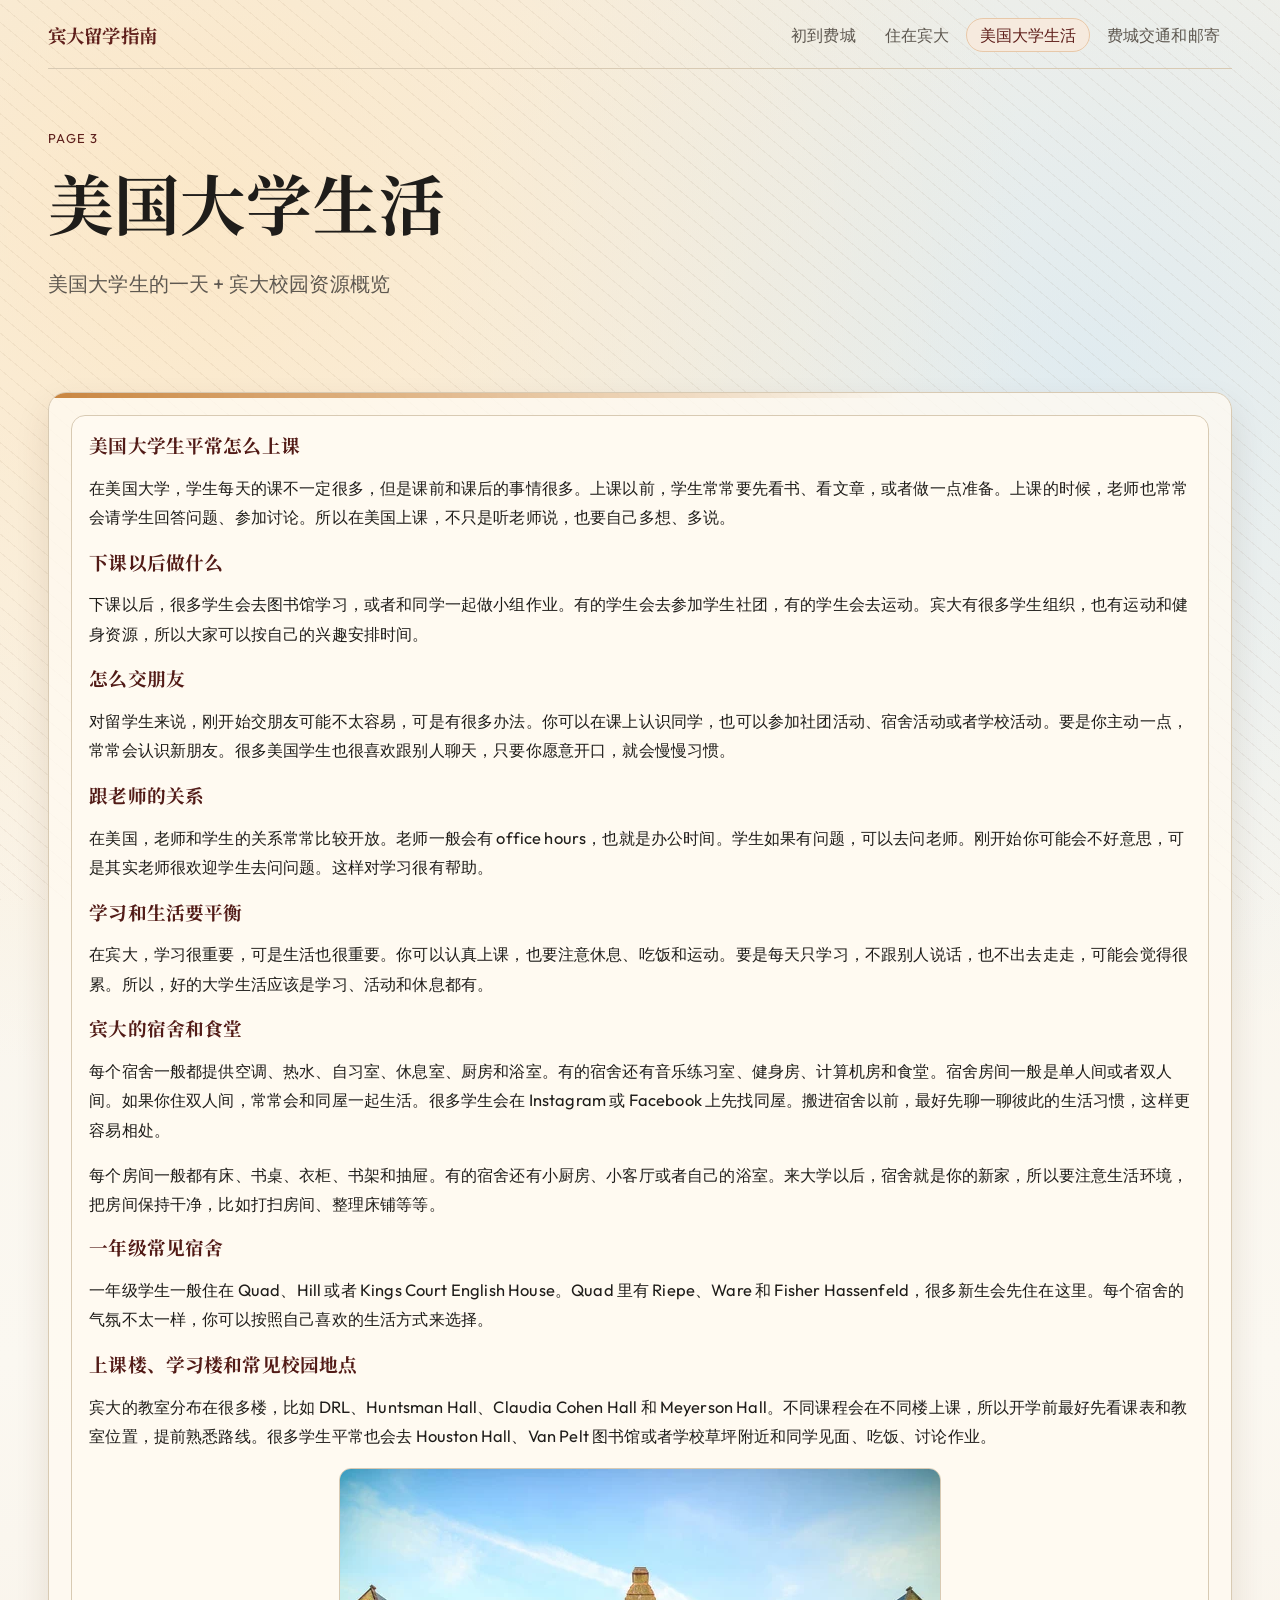
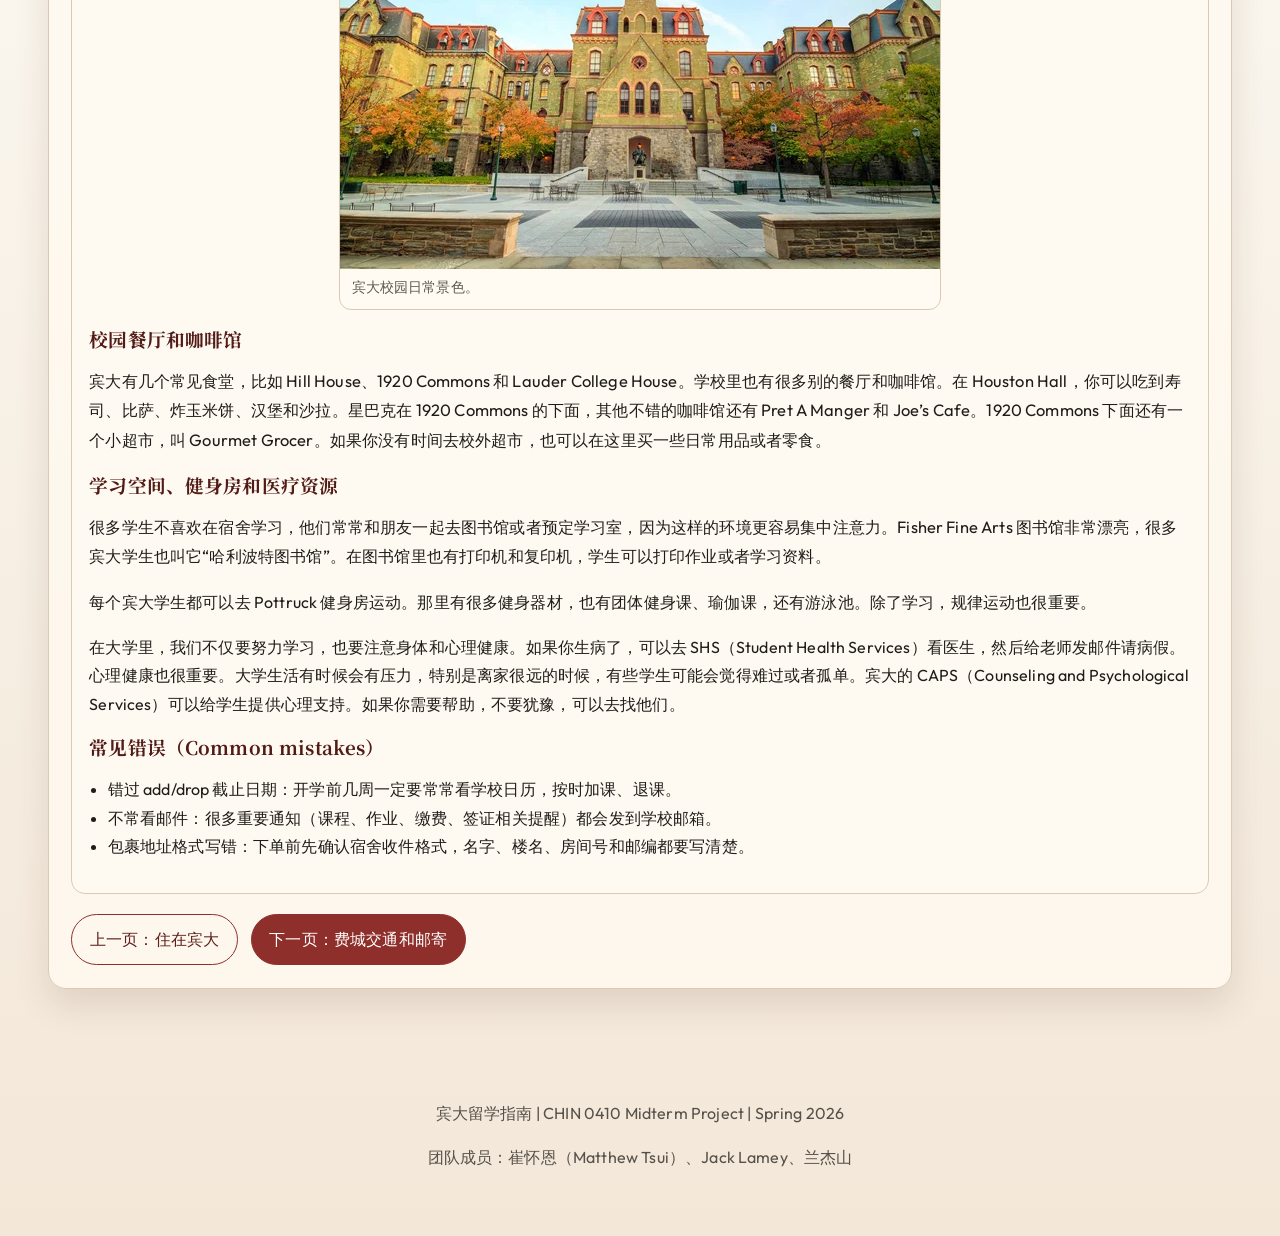
==== page3.html @ e0a59292 "?" ====
<!DOCTYPE html>
<html lang="zh-CN">
<head>
  <meta charset="UTF-8" />
  <meta name="viewport" content="width=device-width, initial-scale=1.0" />
  <title>美国大学生活 | 宾大留学指南</title>
  <link rel="preconnect" href="https://fonts.googleapis.com" />
  <link rel="preconnect" href="https://fonts.gstatic.com" crossorigin />
  <link href="https://fonts.googleapis.com/css2?family=Noto+Serif+SC:wght@500;700&family=Outfit:wght@300;400;600;700&display=swap" rel="stylesheet" />
  <link rel="stylesheet" href="styles.css" />
</head>
<body>
  <div class="background-glow" aria-hidden="true"></div>
  <header class="hero">
    <nav class="site-nav">
      <a class="logo" href="index.html">宾大留学指南</a>
      <button id="menu-toggle" class="menu-toggle" aria-label="打开菜单">菜单</button>
      <ul id="menu" class="menu">
        <li><a href="page1.html">初到费城</a></li>
        <li><a href="page2.html">住在宾大</a></li>
        <li><a href="page3.html">美国大学生活</a></li>
        <li><a href="page4.html">费城交通和邮寄</a></li>
      </ul>
    </nav>
    <div class="hero-content reveal">
      <p class="kicker">Page 3</p>
      <h1>美国大学生活</h1>
      <p class="subtitle">美国大学生的一天 + 宾大校园资源概览</p>
    </div>
  </header>

  <main>
    <section class="section reveal">
      <article class="card">
        <h3>美国大学生平常怎么上课</h3>
        <p>在美国大学，学生每天的课不一定很多，但是课前和课后的事情很多。上课以前，学生常常要先看书、看文章，或者做一点准备。上课的时候，老师也常常会请学生回答问题、参加讨论。所以在美国上课，不只是听老师说，也要自己多想、多说。</p>

        <h3>下课以后做什么</h3>
        <p>下课以后，很多学生会去图书馆学习，或者和同学一起做小组作业。有的学生会去参加学生社团，有的学生会去运动。宾大有很多学生组织，也有运动和健身资源，所以大家可以按自己的兴趣安排时间。</p>

        <h3>怎么交朋友</h3>
        <p>对留学生来说，刚开始交朋友可能不太容易，可是有很多办法。你可以在课上认识同学，也可以参加社团活动、宿舍活动或者学校活动。要是你主动一点，常常会认识新朋友。很多美国学生也很喜欢跟别人聊天，只要你愿意开口，就会慢慢习惯。</p>

        <h3>跟老师的关系</h3>
        <p>在美国，老师和学生的关系常常比较开放。老师一般会有 office hours，也就是办公时间。学生如果有问题，可以去问老师。刚开始你可能会不好意思，可是其实老师很欢迎学生去问问题。这样对学习很有帮助。</p>

        <h3>学习和生活要平衡</h3>
        <p>在宾大，学习很重要，可是生活也很重要。你可以认真上课，也要注意休息、吃饭和运动。要是每天只学习，不跟别人说话，也不出去走走，可能会觉得很累。所以，好的大学生活应该是学习、活动和休息都有。</p>

        <h3>宾大的宿舍和食堂</h3>
        <p>每个宿舍一般都提供空调、热水、自习室、休息室、厨房和浴室。有的宿舍还有音乐练习室、健身房、计算机房和食堂。宿舍房间一般是单人间或者双人间。如果你住双人间，常常会和同屋一起生活。很多学生会在 Instagram 或 Facebook 上先找同屋。搬进宿舍以前，最好先聊一聊彼此的生活习惯，这样更容易相处。</p>
        <p>每个房间一般都有床、书桌、衣柜、书架和抽屉。有的宿舍还有小厨房、小客厅或者自己的浴室。来大学以后，宿舍就是你的新家，所以要注意生活环境，把房间保持干净，比如打扫房间、整理床铺等等。</p>

        <h3>一年级常见宿舍</h3>
        <p>一年级学生一般住在 Quad、Hill 或者 Kings Court English House。Quad 里有 Riepe、Ware 和 Fisher Hassenfeld，很多新生会先住在这里。每个宿舍的气氛不太一样，你可以按照自己喜欢的生活方式来选择。</p>

        <h3>上课楼、学习楼和常见校园地点</h3>
        <p>宾大的教室分布在很多楼，比如 DRL、Huntsman Hall、Claudia Cohen Hall 和 Meyerson Hall。不同课程会在不同楼上课，所以开学前最好先看课表和教室位置，提前熟悉路线。很多学生平常也会去 Houston Hall、Van Pelt 图书馆或者学校草坪附近和同学见面、吃饭、讨论作业。</p>
        <figure class="inline-photo">
          <img src="upenn.jpg" alt="宾大校园景色" loading="lazy" />
          <figcaption>宾大校园日常景色。</figcaption>
        </figure>

        <h3>校园餐厅和咖啡馆</h3>
        <p>宾大有几个常见食堂，比如 Hill House、1920 Commons 和 Lauder College House。学校里也有很多别的餐厅和咖啡馆。在 Houston Hall，你可以吃到寿司、比萨、炸玉米饼、汉堡和沙拉。星巴克在 1920 Commons 的下面，其他不错的咖啡馆还有 Pret A Manger 和 Joe’s Cafe。1920 Commons 下面还有一个小超市，叫 Gourmet Grocer。如果你没有时间去校外超市，也可以在这里买一些日常用品或者零食。</p>

        <h3>学习空间、健身房和医疗资源</h3>
        <p>很多学生不喜欢在宿舍学习，他们常常和朋友一起去图书馆或者预定学习室，因为这样的环境更容易集中注意力。Fisher Fine Arts 图书馆非常漂亮，很多宾大学生也叫它“哈利波特图书馆”。在图书馆里也有打印机和复印机，学生可以打印作业或者学习资料。</p>
        <p>每个宾大学生都可以去 Pottruck 健身房运动。那里有很多健身器材，也有团体健身课、瑜伽课，还有游泳池。除了学习，规律运动也很重要。</p>
        <p>在大学里，我们不仅要努力学习，也要注意身体和心理健康。如果你生病了，可以去 SHS（Student Health Services）看医生，然后给老师发邮件请病假。心理健康也很重要。大学生活有时候会有压力，特别是离家很远的时候，有些学生可能会觉得难过或者孤单。宾大的 CAPS（Counseling and Psychological Services）可以给学生提供心理支持。如果你需要帮助，不要犹豫，可以去找他们。</p>

        <h3>常见错误（Common mistakes）</h3>
        <ul>
          <li>错过 add/drop 截止日期：开学前几周一定要常常看学校日历，按时加课、退课。</li>
          <li>不常看邮件：很多重要通知（课程、作业、缴费、签证相关提醒）都会发到学校邮箱。</li>
          <li>包裹地址格式写错：下单前先确认宿舍收件格式，名字、楼名、房间号和邮编都要写清楚。</li>
        </ul>
      </article>

      <div class="cta-group">
        <a class="btn btn-outline" href="page2.html">上一页：住在宾大</a>
        <a class="btn" href="page4.html">下一页：费城交通和邮寄</a>
      </div>
    </section>
  </main>

  <footer class="footer">
    <p>宾大留学指南 | CHIN 0410 Midterm Project | Spring 2026</p>
    <p>团队成员：崔怀恩（Matthew Tsui）、Jack Lamey、兰杰山</p>
  </footer>

  <script src="script.js"></script>
</body>
</html>
---- styles.css ----
:root {
  --bg: #f6f1e7;
  --surface: #fffaf1;
  --surface-soft: rgba(255, 250, 241, 0.78);
  --text: #1f1d1a;
  --muted: #5e5850;
  --primary: #8f2f2b;
  --primary-dark: #5f1f1b;
  --line: #d8cab3;
  --shadow: 0 16px 34px rgba(73, 43, 20, 0.12);
  --accent: #c9853f;
  --pattern-opacity: 0.06;
}

* {
  box-sizing: border-box;
}

html {
  scroll-behavior: smooth;
}

body {
  margin: 0;
  color: var(--text);
  background:
    radial-gradient(circle at 14% 8%, rgba(255, 223, 174, 0.55), transparent 30%),
    radial-gradient(circle at 85% 13%, rgba(199, 227, 246, 0.48), transparent 25%),
    linear-gradient(180deg, var(--bg) 0%, #fbf8f1 48%, #f3e7d8 100%);
  font-family: "Outfit", "Helvetica Neue", Helvetica, sans-serif;
  line-height: 1.78;
  letter-spacing: 0.01em;
}

.background-glow {
  position: fixed;
  inset: 0;
  pointer-events: none;
  background-image: repeating-linear-gradient(
    40deg,
    rgba(107, 70, 42, var(--pattern-opacity)) 0,
    rgba(107, 70, 42, var(--pattern-opacity)) 1px,
    transparent 1px,
    transparent 14px
  );
  z-index: -1;
}

/* Page-specific accent colors */
body.page-home {
  --accent: #d28944;
}

body.page-1 {
  --accent: #cf6c49;
}

body.page-2 {
  --accent: #b77f2d;
}

body.page-3 {
  --accent: #3f6f86;
}

body.page-4 {
  --accent: #2a8b7e;
}


h1,
h2,
h3 {
  font-family: "Noto Serif SC", "Songti SC", serif;
  line-height: 1.34;
  margin-top: 0;
}

.hero {
  padding: 1.2rem clamp(1rem, 4vw, 3rem) 2.8rem;
}

.site-nav {
  display: flex;
  align-items: center;
  gap: 1rem;
  justify-content: space-between;
  border-bottom: 1px solid var(--line);
  padding-bottom: 1rem;
}

.logo {
  color: var(--primary-dark);
  text-decoration: none;
  font-family: "Noto Serif SC", serif;
  font-size: 1.15rem;
  font-weight: 700;
}

.menu-toggle {
  display: none;
  border: 1px solid var(--line);
  background: var(--surface);
  color: var(--text);
  border-radius: 999px;
  padding: 0.45rem 0.9rem;
  font: inherit;
}

.menu {
  list-style: none;
  display: flex;
  gap: 0.3rem;
  margin: 0;
  padding: 0;
}

.menu a {
  color: var(--muted);
  text-decoration: none;
  font-weight: 500;
  border-radius: 999px;
  padding: 0.38rem 0.76rem;
  transition: background 160ms ease, color 160ms ease;
}

.menu a:hover {
  color: var(--primary-dark);
  background: rgba(255, 255, 255, 0.5);
}

.menu a.is-active {
  background: color-mix(in srgb, var(--accent) 17%, white);
  color: var(--primary-dark);
  border: 1px solid color-mix(in srgb, var(--accent) 45%, white);
}

.hero-content {
  margin-top: 3.6rem;
  max-width: 840px;
  animation: hero-rise 520ms ease both;
}

@keyframes hero-rise {
  from {
    opacity: 0;
    transform: translateY(14px);
  }
  to {
    opacity: 1;
    transform: translateY(0);
  }
}

.kicker {
  text-transform: uppercase;
  letter-spacing: 0.1em;
  font-size: 0.81rem;
  color: color-mix(in srgb, var(--primary) 65%, black);
  margin-bottom: 0.5rem;
}

h1 {
  font-size: clamp(2rem, 6vw, 4.1rem);
  margin-bottom: 0.7rem;
}

.subtitle {
  font-size: clamp(1.03rem, 2.2vw, 1.28rem);
  color: var(--muted);
  max-width: 58ch;
}

.cta-group {
  margin-top: 1.25rem;
  display: flex;
  flex-wrap: wrap;
  gap: 0.8rem;
}

.btn {
  display: inline-block;
  background: var(--primary);
  color: #fff;
  text-decoration: none;
  padding: 0.66rem 1.1rem;
  border-radius: 999px;
  border: 1px solid var(--primary);
  transition: transform 150ms ease, background 150ms ease;
}

.btn:hover {
  transform: translateY(-2px);
  background: color-mix(in srgb, var(--primary) 85%, black);
}

.btn-outline {
  background: transparent;
  color: var(--primary-dark);
}

main {
  padding: 0 clamp(1rem, 4vw, 3rem) 2.4rem;
}

.section {
  position: relative;
  margin: 1.5rem auto;
  max-width: none;
  width: 100%;
  padding: 1.4rem;
  border-radius: 18px;
  background: var(--surface-soft);
  border: 1px solid var(--line);
  box-shadow: var(--shadow);
  overflow: hidden;
}

.section::before {
  content: "";
  position: absolute;
  top: 0;
  left: 0;
  right: 0;
  height: 5px;
  background: linear-gradient(90deg, var(--accent), transparent 72%);
}

.section-title h2 {
  font-size: clamp(1.35rem, 3vw, 2rem);
  margin-bottom: 0.42rem;
}

.section-title p {
  margin-top: 0;
  color: var(--muted);
}

.grid {
  display: grid;
  gap: 1rem;
}

.two-col {
  grid-template-columns: repeat(2, minmax(0, 1fr));
}

.card {
  border: 1px solid var(--line);
  border-radius: 14px;
  padding: 1rem 1.05rem;
  background: var(--surface);
}

.card h3 {
  margin-bottom: 0.25rem;
  color: color-mix(in srgb, var(--primary-dark) 86%, black);
}

.card h3 + p {
  font-size: 1.03rem;
}

.card p {
  max-width: none;
}

.card ul,
.card ol {
  padding-left: 1.15rem;
}

.card a {
  color: var(--primary-dark);
}

.map-embed {
  margin: 0.7rem 0 1rem;
  border: 1px solid var(--line);
  border-radius: 12px;
  overflow: hidden;
  background: #f3f3f3;
}

.map-embed iframe {
  display: block;
  width: 100%;
  min-height: 320px;
  border: 0;
}

.inline-photo {
  margin: 0.75rem auto 1rem;
  border: 1px solid var(--line);
  border-radius: 12px;
  overflow: hidden;
  background: color-mix(in srgb, var(--surface) 92%, white);
  width: fit-content;
  max-width: 100%;
}

.inline-photo img {
  display: block;
  width: auto;
  max-width: 100%;
  height: auto;
}

.inline-photo figcaption {
  margin: 0;
  padding: 0.52rem 0.72rem 0.62rem;
  color: var(--muted);
  font-size: 0.9rem;
  line-height: 1.5;
}

.map-canvas {
  min-height: 360px;
}

.weather-widget {
  margin: 0.7rem 0 1rem;
  border: 1px solid var(--line);
  border-radius: 12px;
  background: var(--surface);
  padding: 0.8rem;
}

.weather-grid {
  display: grid;
  grid-template-columns: repeat(7, minmax(0, 1fr));
  gap: 0.55rem;
}

.weather-day {
  border: 1px solid var(--line);
  border-radius: 10px;
  padding: 0.55rem 0.5rem;
  background: color-mix(in srgb, var(--surface) 88%, white);
  text-align: center;
}

.weather-day-name {
  font-weight: 600;
  font-size: 0.9rem;
}

.weather-icon {
  font-size: 1.1rem;
  margin: 0.18rem 0;
}

.weather-temps {
  font-size: 0.9rem;
}

.weather-desc {
  color: var(--muted);
  font-size: 0.78rem;
  line-height: 1.35;
}

.weather-error {
  color: #7a2f2f;
}

.checklist-grid {
  align-items: stretch;
}

.checklist-card h3 {
  margin-bottom: 0.45rem;
}

.checklist-items {
  margin: 0;
  padding-left: 1.15rem;
}

.checklist-items li {
  margin: 0.28rem 0;
}

.emergency-card {
  border-color: color-mix(in srgb, #b45a3d 45%, var(--line));
  background: color-mix(in srgb, #fff6f1 84%, var(--surface));
}

.contact-note {
  margin-top: 0.6rem;
  color: var(--muted);
  font-size: 0.9rem;
}

.footer {
  text-align: center;
  padding: 2rem 1rem 3rem;
  color: color-mix(in srgb, var(--muted) 92%, black);
}

.reveal {
  opacity: 0;
  transform: translateY(10px);
  transition: opacity 360ms ease, transform 360ms ease;
}

.reveal.visible {
  opacity: 1;
  transform: translateY(0);
}


@media (max-width: 900px) {
  .two-col {
    grid-template-columns: 1fr;
  }

  .card p {
    max-width: 100%;
  }

  .weather-grid {
    grid-template-columns: repeat(4, minmax(0, 1fr));
  }
}

@media (max-width: 760px) {
  body {
    line-height: 1.72;
  }

  .menu-toggle {
    display: inline-block;
  }

  .menu {
    display: none;
    width: 100%;
    flex-direction: column;
    background: var(--surface);
    border: 1px solid var(--line);
    border-radius: 12px;
    padding: 0.5rem;
    margin-top: 0.5rem;
  }

  .menu.show {
    display: flex;
  }

  .site-nav {
    flex-wrap: wrap;
  }

  .hero-content {
    margin-top: 2.2rem;
  }

  .weather-grid {
    grid-template-columns: repeat(2, minmax(0, 1fr));
  }

}
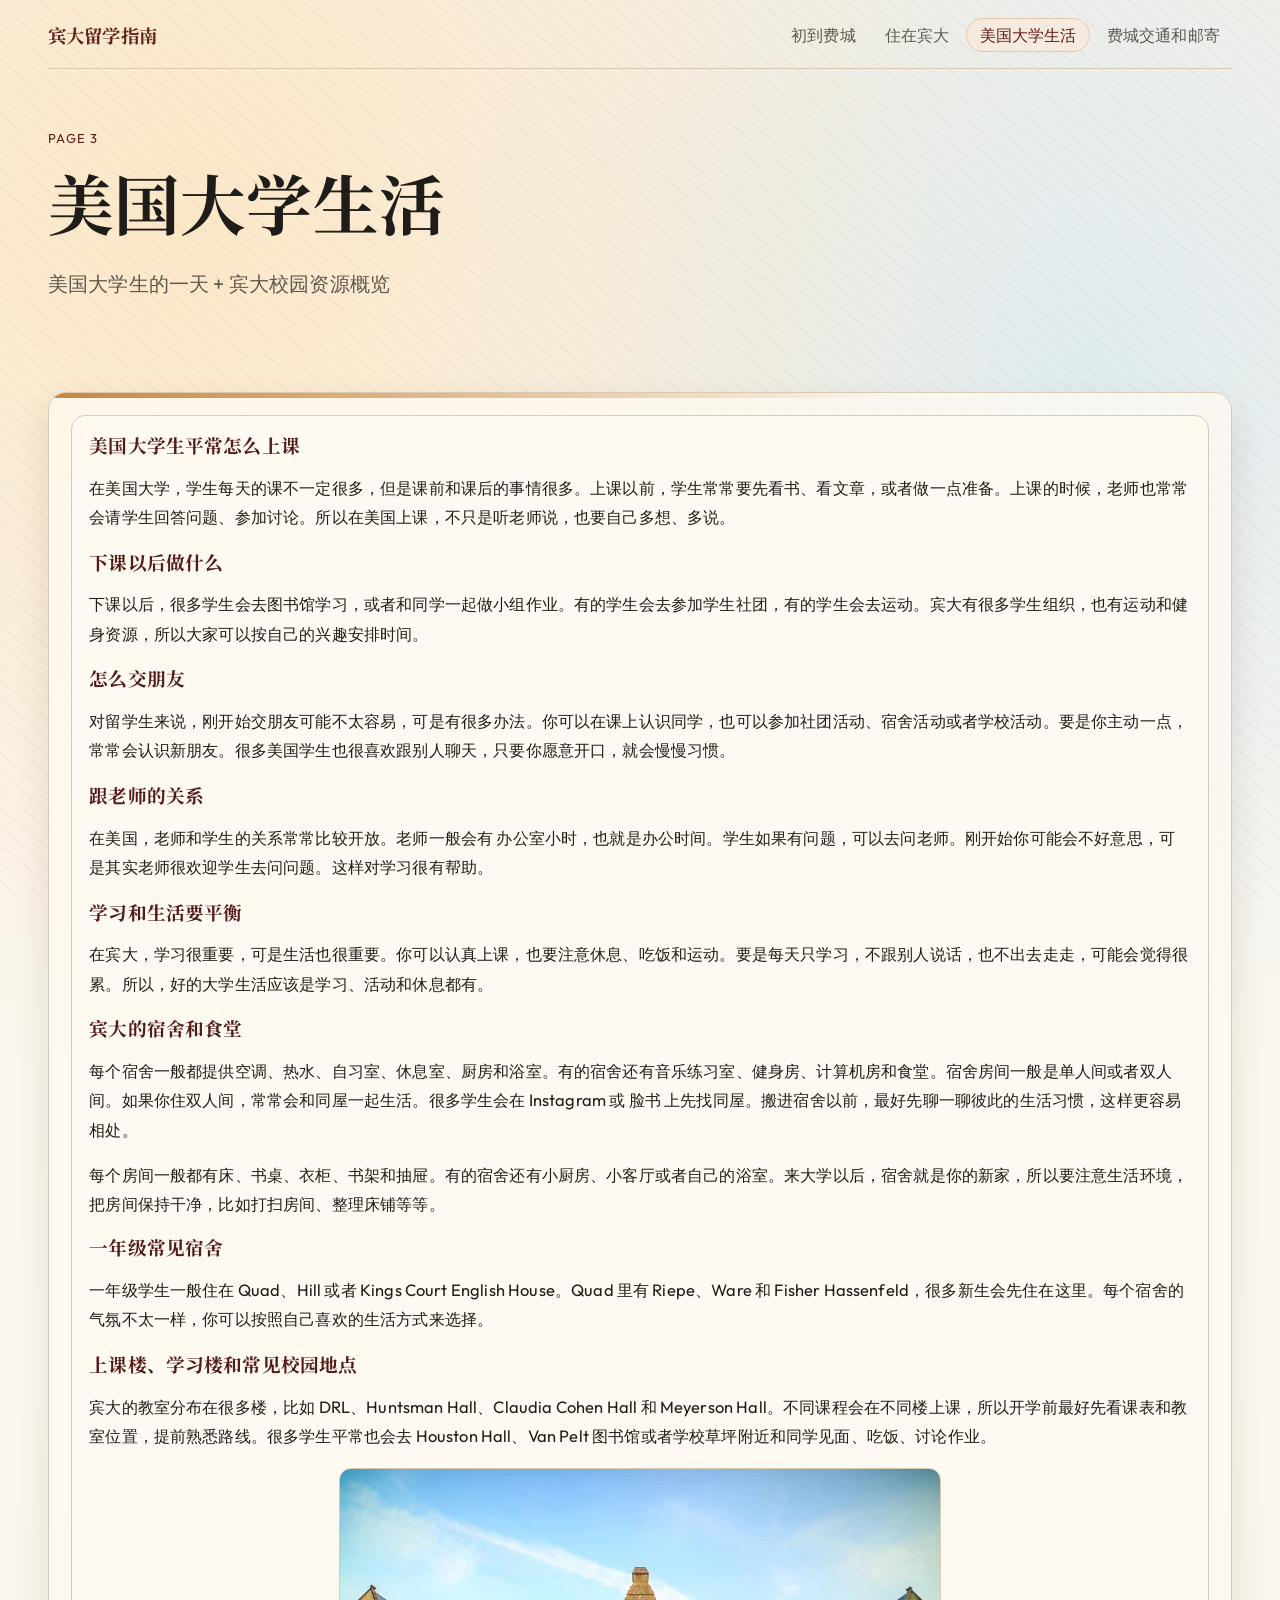
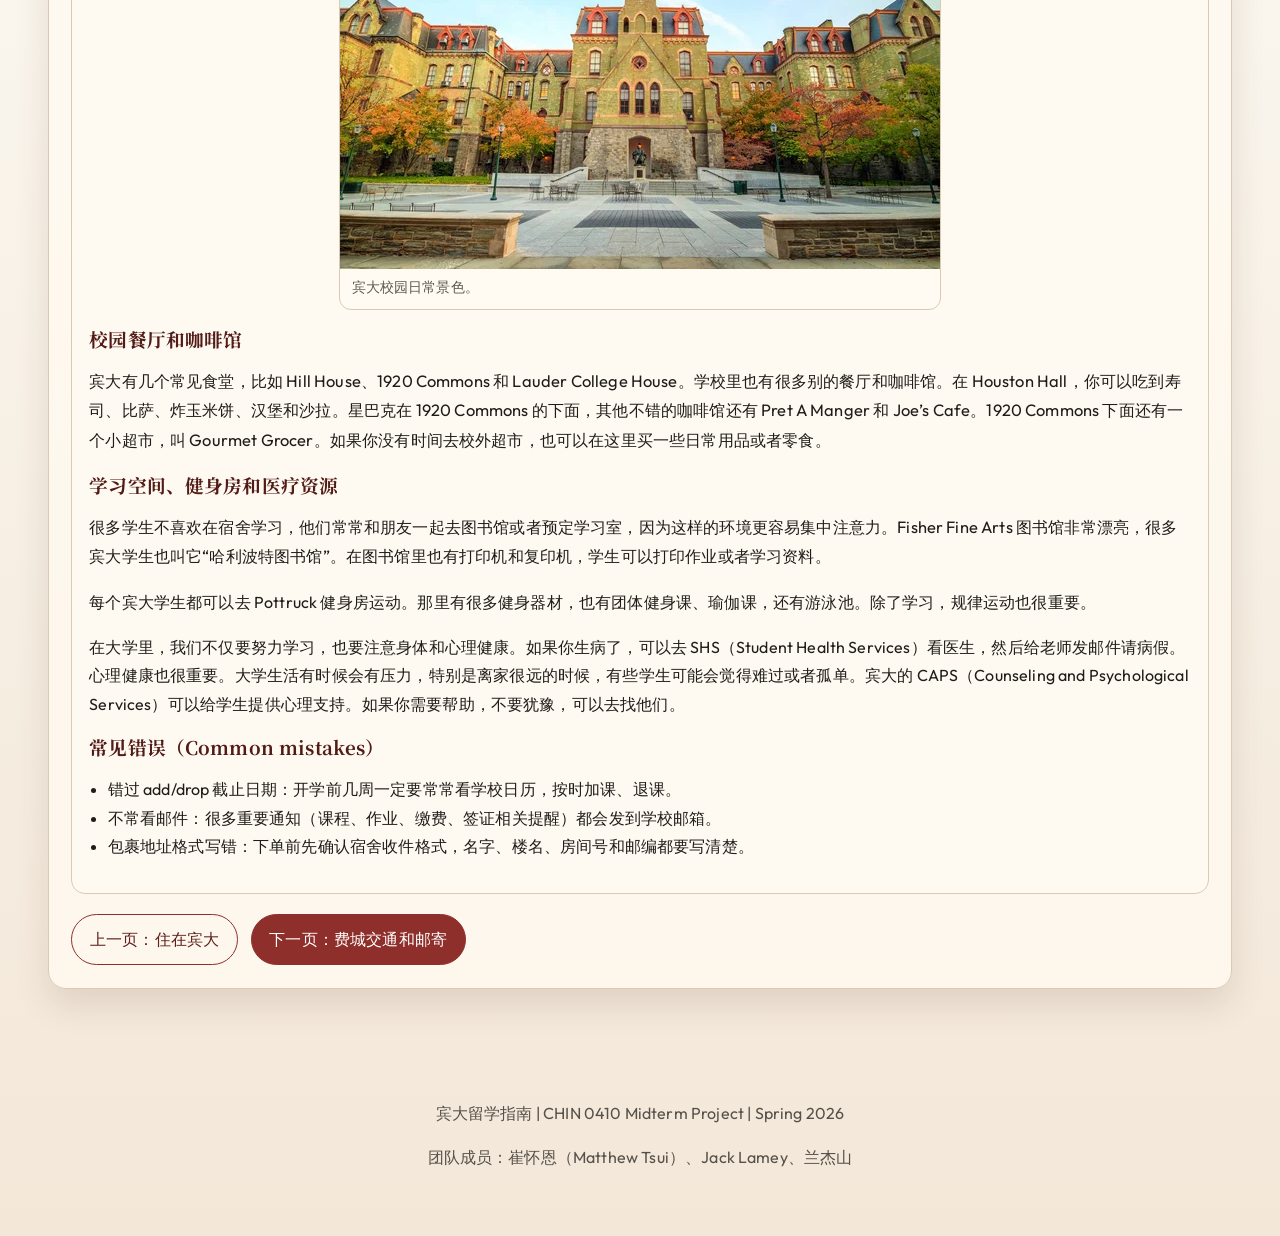
==== commit 37c150ae: "?hi?" ====
--- a/page3.html
+++ b/page3.html
@@ -42,13 +42,13 @@
         <p>对留学生来说，刚开始交朋友可能不太容易，可是有很多办法。你可以在课上认识同学，也可以参加社团活动、宿舍活动或者学校活动。要是你主动一点，常常会认识新朋友。很多美国学生也很喜欢跟别人聊天，只要你愿意开口，就会慢慢习惯。</p>
 
         <h3>跟老师的关系</h3>
-        <p>在美国，老师和学生的关系常常比较开放。老师一般会有 office hours，也就是办公时间。学生如果有问题，可以去问老师。刚开始你可能会不好意思，可是其实老师很欢迎学生去问问题。这样对学习很有帮助。</p>
+        <p>在美国，老师和学生的关系常常比较开放。老师一般会有 办公室小时，也就是办公时间。学生如果有问题，可以去问老师。刚开始你可能会不好意思，可是其实老师很欢迎学生去问问题。这样对学习很有帮助。</p>
 
         <h3>学习和生活要平衡</h3>
         <p>在宾大，学习很重要，可是生活也很重要。你可以认真上课，也要注意休息、吃饭和运动。要是每天只学习，不跟别人说话，也不出去走走，可能会觉得很累。所以，好的大学生活应该是学习、活动和休息都有。</p>
 
         <h3>宾大的宿舍和食堂</h3>
-        <p>每个宿舍一般都提供空调、热水、自习室、休息室、厨房和浴室。有的宿舍还有音乐练习室、健身房、计算机房和食堂。宿舍房间一般是单人间或者双人间。如果你住双人间，常常会和同屋一起生活。很多学生会在 Instagram 或 Facebook 上先找同屋。搬进宿舍以前，最好先聊一聊彼此的生活习惯，这样更容易相处。</p>
+        <p>每个宿舍一般都提供空调、热水、自习室、休息室、厨房和浴室。有的宿舍还有音乐练习室、健身房、计算机房和食堂。宿舍房间一般是单人间或者双人间。如果你住双人间，常常会和同屋一起生活。很多学生会在 Instagram 或 脸书 上先找同屋。搬进宿舍以前，最好先聊一聊彼此的生活习惯，这样更容易相处。</p>
         <p>每个房间一般都有床、书桌、衣柜、书架和抽屉。有的宿舍还有小厨房、小客厅或者自己的浴室。来大学以后，宿舍就是你的新家，所以要注意生活环境，把房间保持干净，比如打扫房间、整理床铺等等。</p>
 
         <h3>一年级常见宿舍</h3>
